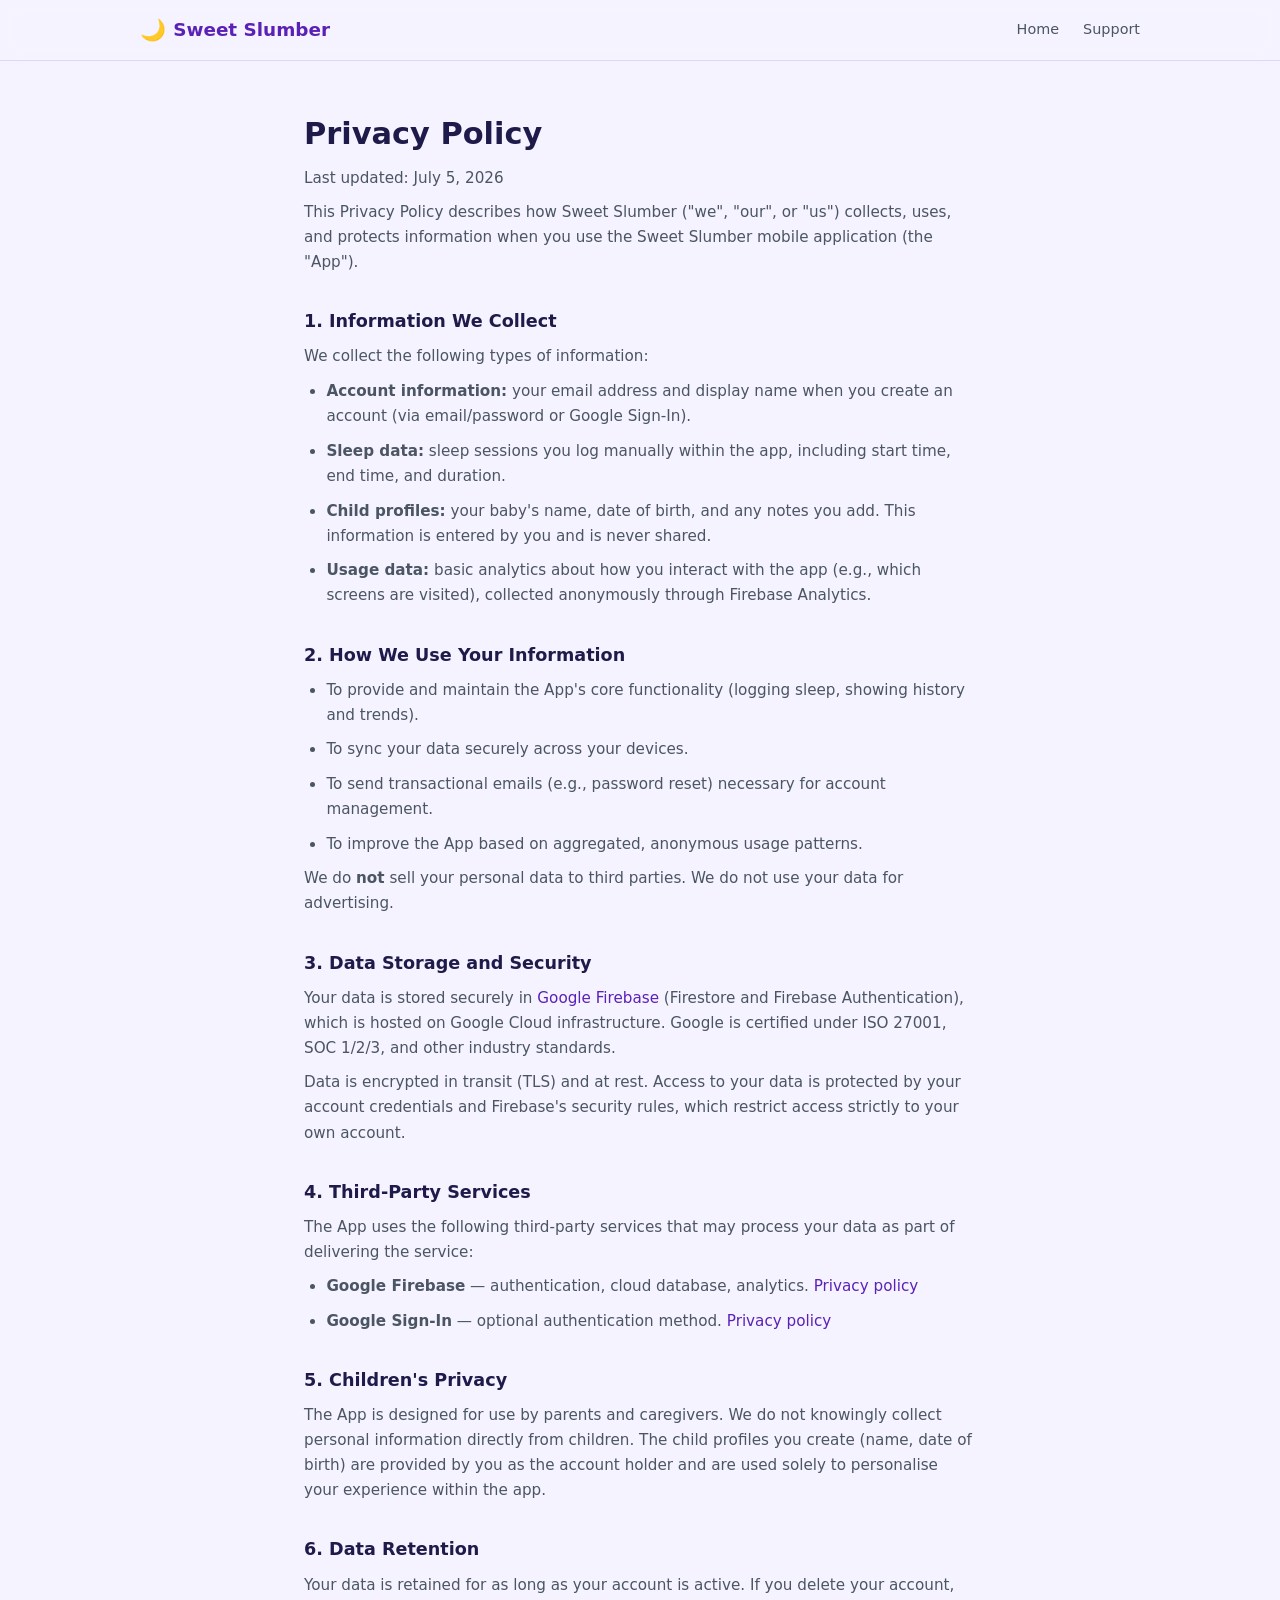
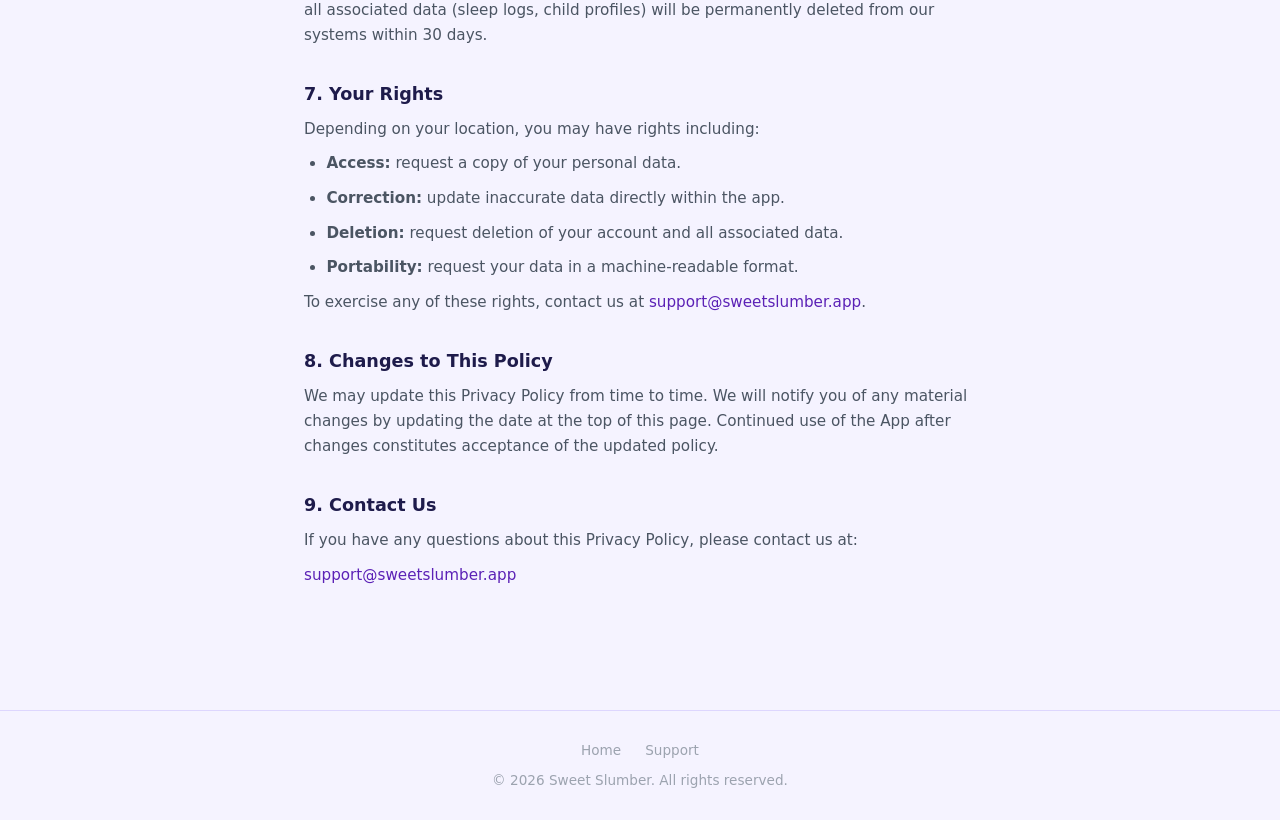
==== privacy-policy.html @ d514abf6 "Add files via upload Initial commit" ====
<!DOCTYPE html>
<html lang="en">
<head>
  <meta charset="UTF-8" />
  <meta name="viewport" content="width=device-width, initial-scale=1.0" />
  <title>Privacy Policy — Sweet Slumber</title>
  <link rel="stylesheet" href="style.css" />
  <link rel="icon" href="data:image/svg+xml,<svg xmlns='http://www.w3.org/2000/svg' viewBox='0 0 100 100'><text y='.9em' font-size='90'>🌙</text></svg>" />
</head>
<body>

  <nav>
    <div class="nav-inner">
      <div class="nav-logo"><a href="index.html" style="color:inherit;text-decoration:none;display:flex;align-items:center;gap:.45rem"><span>🌙</span> Sweet Slumber</a></div>
      <ul class="nav-links">
        <li><a href="index.html">Home</a></li>
        <li><a href="mailto:support@sweetslumber.app">Support</a></li>
      </ul>
    </div>
  </nav>

  <div class="policy-wrap">
    <h1>Privacy Policy</h1>
    <p class="policy-date">Last updated: July 5, 2026</p>

    <p>This Privacy Policy describes how Sweet Slumber ("we", "our", or "us") collects, uses, and protects information when you use the Sweet Slumber mobile application (the "App").</p>

    <h2>1. Information We Collect</h2>
    <p>We collect the following types of information:</p>
    <ul>
      <li><strong>Account information:</strong> your email address and display name when you create an account (via email/password or Google Sign-In).</li>
      <li><strong>Sleep data:</strong> sleep sessions you log manually within the app, including start time, end time, and duration.</li>
      <li><strong>Child profiles:</strong> your baby's name, date of birth, and any notes you add. This information is entered by you and is never shared.</li>
      <li><strong>Usage data:</strong> basic analytics about how you interact with the app (e.g., which screens are visited), collected anonymously through Firebase Analytics.</li>
    </ul>

    <h2>2. How We Use Your Information</h2>
    <ul>
      <li>To provide and maintain the App's core functionality (logging sleep, showing history and trends).</li>
      <li>To sync your data securely across your devices.</li>
      <li>To send transactional emails (e.g., password reset) necessary for account management.</li>
      <li>To improve the App based on aggregated, anonymous usage patterns.</li>
    </ul>
    <p>We do <strong>not</strong> sell your personal data to third parties. We do not use your data for advertising.</p>

    <h2>3. Data Storage and Security</h2>
    <p>Your data is stored securely in <a href="https://firebase.google.com" target="_blank" rel="noopener">Google Firebase</a> (Firestore and Firebase Authentication), which is hosted on Google Cloud infrastructure. Google is certified under ISO 27001, SOC 1/2/3, and other industry standards.</p>
    <p>Data is encrypted in transit (TLS) and at rest. Access to your data is protected by your account credentials and Firebase's security rules, which restrict access strictly to your own account.</p>

    <h2>4. Third-Party Services</h2>
    <p>The App uses the following third-party services that may process your data as part of delivering the service:</p>
    <ul>
      <li><strong>Google Firebase</strong> — authentication, cloud database, analytics. <a href="https://firebase.google.com/support/privacy" target="_blank" rel="noopener">Privacy policy</a></li>
      <li><strong>Google Sign-In</strong> — optional authentication method. <a href="https://policies.google.com/privacy" target="_blank" rel="noopener">Privacy policy</a></li>
    </ul>

    <h2>5. Children's Privacy</h2>
    <p>The App is designed for use by parents and caregivers. We do not knowingly collect personal information directly from children. The child profiles you create (name, date of birth) are provided by you as the account holder and are used solely to personalise your experience within the app.</p>

    <h2>6. Data Retention</h2>
    <p>Your data is retained for as long as your account is active. If you delete your account, all associated data (sleep logs, child profiles) will be permanently deleted from our systems within 30 days.</p>

    <h2>7. Your Rights</h2>
    <p>Depending on your location, you may have rights including:</p>
    <ul>
      <li><strong>Access:</strong> request a copy of your personal data.</li>
      <li><strong>Correction:</strong> update inaccurate data directly within the app.</li>
      <li><strong>Deletion:</strong> request deletion of your account and all associated data.</li>
      <li><strong>Portability:</strong> request your data in a machine-readable format.</li>
    </ul>
    <p>To exercise any of these rights, contact us at <a href="mailto:support@sweetslumber.app">support@sweetslumber.app</a>.</p>

    <h2>8. Changes to This Policy</h2>
    <p>We may update this Privacy Policy from time to time. We will notify you of any material changes by updating the date at the top of this page. Continued use of the App after changes constitutes acceptance of the updated policy.</p>

    <h2>9. Contact Us</h2>
    <p>If you have any questions about this Privacy Policy, please contact us at:</p>
    <p><a href="mailto:support@sweetslumber.app">support@sweetslumber.app</a></p>
  </div>

  <footer>
    <div class="footer-links">
      <a href="index.html">Home</a>
      <a href="mailto:support@sweetslumber.app">Support</a>
    </div>
    <div>&copy; 2026 Sweet Slumber. All rights reserved.</div>
  </footer>

</body>
</html>
---- style.css ----
:root {
  --bg: #f5f3ff;
  --primary: #5b21b6;
  --primary-light: #7c3aed;
  --accent: #ddd6fe;
  --text-dark: #1e1b4b;
  --text-body: #4b5563;
  --text-muted: #9ca3af;
  --card: #ffffff;
  --radius: 14px;
  --shadow: 0 4px 32px rgba(91, 33, 182, 0.10);
}

* { margin: 0; padding: 0; box-sizing: border-box; }

body {
  font-family: 'Segoe UI', system-ui, -apple-system, sans-serif;
  background: var(--bg);
  color: var(--text-body);
  line-height: 1.65;
}

a { color: var(--primary); text-decoration: none; }
a:hover { text-decoration: underline; }

/* NAV */
nav {
  position: sticky;
  top: 0;
  background: rgba(245, 243, 255, 0.92);
  backdrop-filter: blur(8px);
  border-bottom: 1px solid var(--accent);
  padding: 0 1.5rem;
  z-index: 100;
}
.nav-inner {
  max-width: 1000px;
  margin: 0 auto;
  height: 60px;
  display: flex;
  align-items: center;
  justify-content: space-between;
}
.nav-logo {
  font-weight: 700;
  font-size: 1.15rem;
  color: var(--primary);
  display: flex;
  align-items: center;
  gap: 0.45rem;
}
.nav-logo span { font-size: 1.3rem; }
.nav-links {
  display: flex;
  gap: 1.5rem;
  list-style: none;
  font-size: 0.9rem;
}
.nav-links a { color: var(--text-body); }
.nav-links a:hover { color: var(--primary); text-decoration: none; }

/* HERO */
.hero {
  text-align: center;
  padding: 5rem 1.5rem 4rem;
  max-width: 700px;
  margin: 0 auto;
}
.hero-badge {
  display: inline-block;
  background: var(--accent);
  color: var(--primary);
  font-size: 0.8rem;
  font-weight: 600;
  letter-spacing: 0.06em;
  padding: 0.3rem 0.9rem;
  border-radius: 100px;
  margin-bottom: 1.2rem;
  text-transform: uppercase;
}
.hero h1 {
  font-size: clamp(2rem, 5vw, 3rem);
  font-weight: 800;
  color: var(--text-dark);
  line-height: 1.2;
  margin-bottom: 1.1rem;
}
.hero h1 em {
  font-style: normal;
  color: var(--primary-light);
}
.hero p {
  font-size: 1.1rem;
  color: var(--text-body);
  margin-bottom: 2rem;
  max-width: 520px;
  margin-left: auto;
  margin-right: auto;
}
.btn {
  display: inline-flex;
  align-items: center;
  gap: 0.5rem;
  background: var(--primary);
  color: #fff;
  padding: 0.75rem 1.75rem;
  border-radius: 100px;
  font-weight: 600;
  font-size: 0.95rem;
  transition: background 0.2s, transform 0.15s;
  border: none;
  cursor: pointer;
}
.btn:hover { background: var(--primary-light); text-decoration: none; transform: translateY(-1px); }
.btn-outline {
  background: transparent;
  color: var(--primary);
  border: 2px solid var(--primary);
}
.btn-outline:hover { background: var(--accent); }

/* FEATURES */
.features {
  max-width: 1000px;
  margin: 0 auto;
  padding: 3rem 1.5rem 4rem;
}
.section-title {
  text-align: center;
  font-size: 1.6rem;
  font-weight: 700;
  color: var(--text-dark);
  margin-bottom: 0.5rem;
}
.section-subtitle {
  text-align: center;
  color: var(--text-muted);
  margin-bottom: 2.5rem;
}
.feature-grid {
  display: grid;
  grid-template-columns: repeat(auto-fit, minmax(240px, 1fr));
  gap: 1.5rem;
}
.feature-card {
  background: var(--card);
  border-radius: var(--radius);
  padding: 1.75rem;
  box-shadow: var(--shadow);
}
.feature-icon {
  font-size: 2rem;
  margin-bottom: 0.75rem;
}
.feature-card h3 {
  font-size: 1rem;
  font-weight: 700;
  color: var(--text-dark);
  margin-bottom: 0.4rem;
}
.feature-card p {
  font-size: 0.9rem;
  color: var(--text-body);
}

/* CTA */
.cta {
  background: var(--primary);
  color: #fff;
  text-align: center;
  padding: 4rem 1.5rem;
}
.cta h2 { font-size: 1.8rem; font-weight: 700; margin-bottom: 0.75rem; }
.cta p { opacity: 0.85; margin-bottom: 1.75rem; }
.cta .btn { background: #fff; color: var(--primary); }
.cta .btn:hover { background: var(--accent); }

/* FOOTER */
footer {
  text-align: center;
  padding: 1.75rem 1.5rem;
  font-size: 0.85rem;
  color: var(--text-muted);
  border-top: 1px solid var(--accent);
}
footer a { color: var(--text-muted); }
footer a:hover { color: var(--primary); }
.footer-links { display: flex; justify-content: center; gap: 1.5rem; margin-bottom: 0.5rem; flex-wrap: wrap; }

/* POLICY PAGE */
.policy-wrap {
  max-width: 720px;
  margin: 3rem auto;
  padding: 0 1.5rem 4rem;
}
.policy-wrap h1 {
  font-size: 1.9rem;
  font-weight: 800;
  color: var(--text-dark);
  margin-bottom: 0.4rem;
}
.policy-date {
  color: var(--text-muted);
  font-size: 0.875rem;
  margin-bottom: 2rem;
}
.policy-wrap h2 {
  font-size: 1.1rem;
  font-weight: 700;
  color: var(--text-dark);
  margin: 2rem 0 0.5rem;
}
.policy-wrap p, .policy-wrap li {
  font-size: 0.95rem;
  color: var(--text-body);
  margin-bottom: 0.6rem;
}
.policy-wrap ul { padding-left: 1.4rem; }
.policy-wrap a { color: var(--primary); }

/* AUTH ACTION PAGE */
.auth-wrap {
  min-height: 100vh;
  display: flex;
  align-items: center;
  justify-content: center;
  padding: 2rem 1.5rem;
}
.auth-card {
  background: var(--card);
  border-radius: var(--radius);
  box-shadow: var(--shadow);
  padding: 2.5rem;
  width: 100%;
  max-width: 420px;
  text-align: center;
}
.auth-card .auth-icon { font-size: 2.5rem; margin-bottom: 1rem; }
.auth-card h1 { font-size: 1.4rem; font-weight: 700; color: var(--text-dark); margin-bottom: 0.5rem; }
.auth-card p { font-size: 0.9rem; color: var(--text-body); margin-bottom: 1.5rem; }
.auth-input {
  width: 100%;
  padding: 0.75rem 1rem;
  border: 1.5px solid var(--accent);
  border-radius: 8px;
  font-size: 0.95rem;
  margin-bottom: 0.75rem;
  outline: none;
  transition: border-color 0.2s;
}
.auth-input:focus { border-color: var(--primary); }
.auth-card .btn { width: 100%; justify-content: center; border-radius: 8px; margin-top: 0.25rem; }
.auth-msg { margin-top: 1rem; font-size: 0.88rem; }
.auth-msg.success { color: #059669; }
.auth-msg.error { color: #dc2626; }

@media (max-width: 600px) {
  .hero { padding: 3.5rem 1.25rem 3rem; }
  .nav-links { display: none; }
}
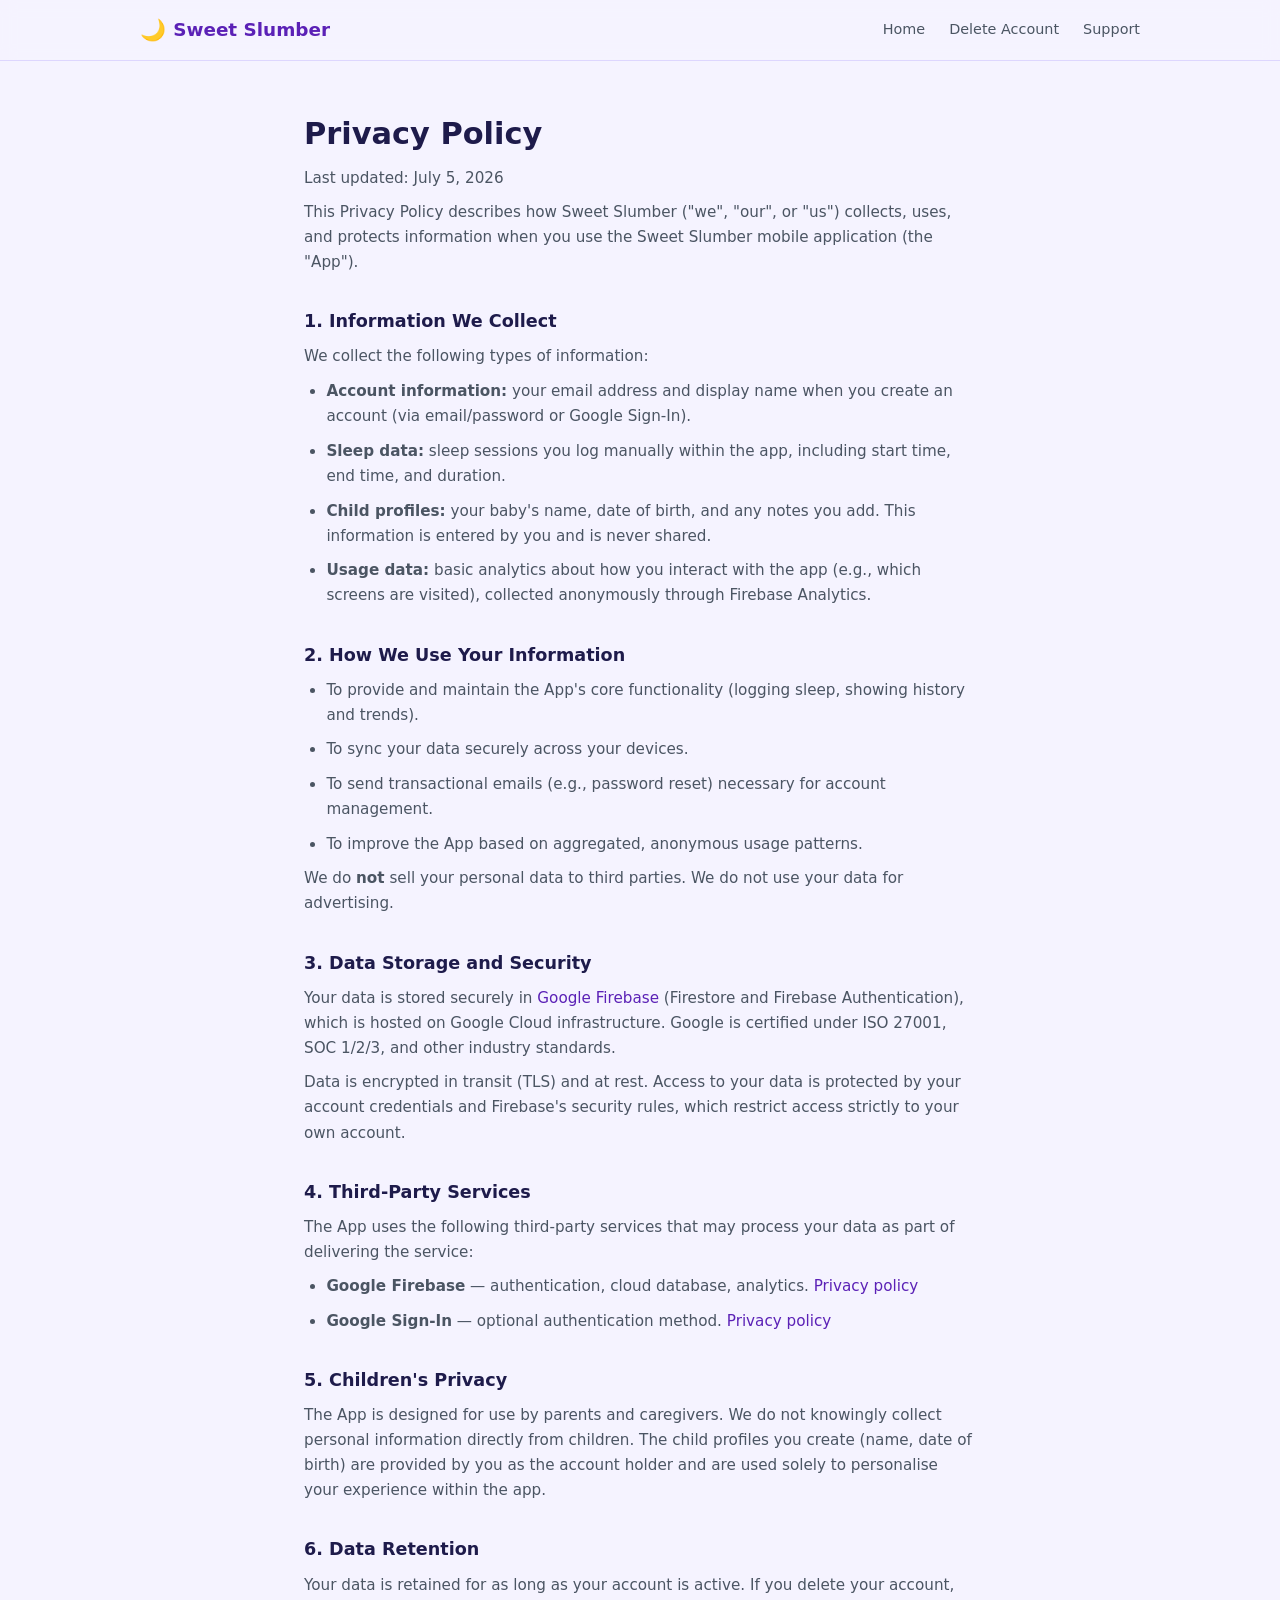
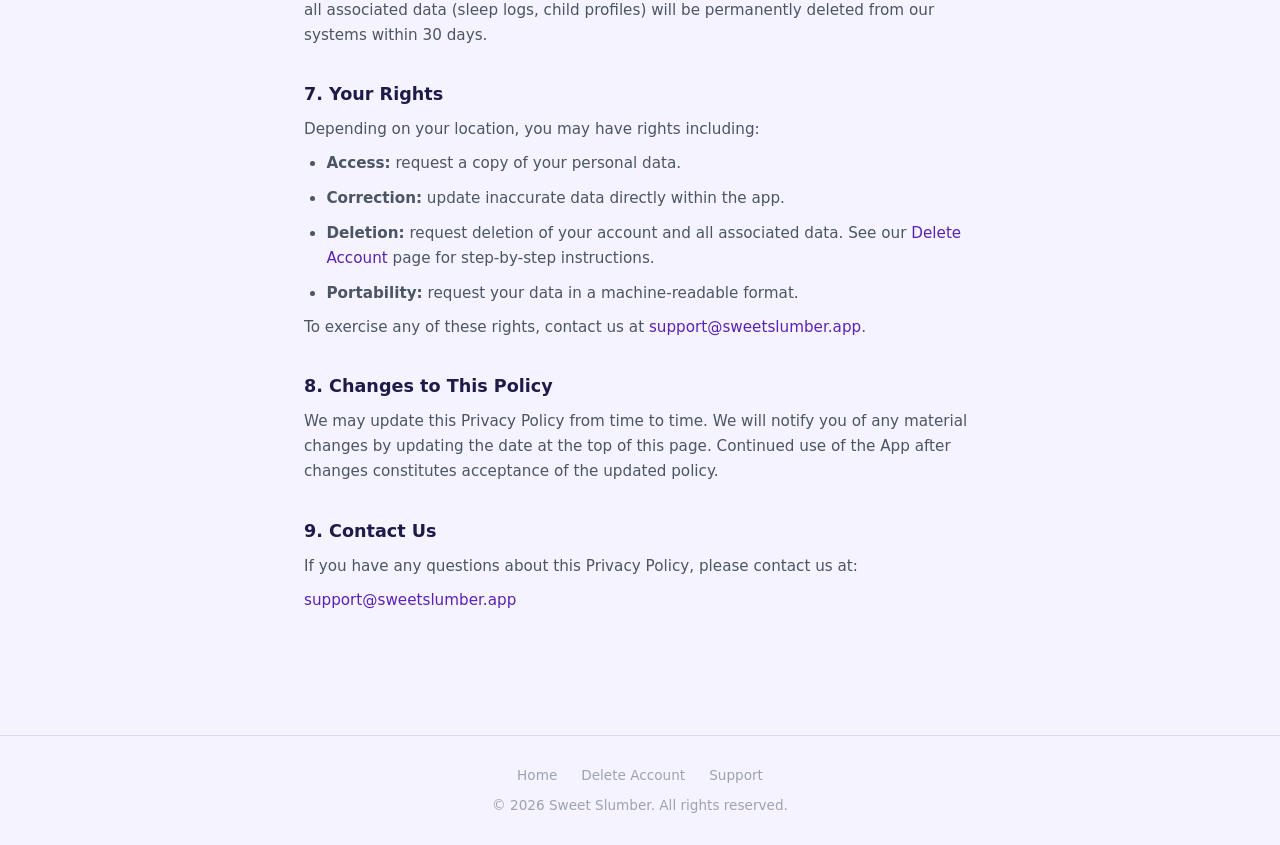
==== commit 733ba80e: "Add account deletion page Adds a dedicated delete-account.html with self-serve and email instruction" ====
--- a/privacy-policy.html
+++ b/privacy-policy.html
@@ -14,6 +14,7 @@
       <div class="nav-logo"><a href="index.html" style="color:inherit;text-decoration:none;display:flex;align-items:center;gap:.45rem"><span>🌙</span> Sweet Slumber</a></div>
       <ul class="nav-links">
         <li><a href="index.html">Home</a></li>
+        <li><a href="delete-account.html">Delete Account</a></li>
         <li><a href="mailto:support@sweetslumber.app">Support</a></li>
       </ul>
     </div>
@@ -65,7 +66,7 @@
     <ul>
       <li><strong>Access:</strong> request a copy of your personal data.</li>
       <li><strong>Correction:</strong> update inaccurate data directly within the app.</li>
-      <li><strong>Deletion:</strong> request deletion of your account and all associated data.</li>
+      <li><strong>Deletion:</strong> request deletion of your account and all associated data. See our <a href="delete-account.html">Delete Account</a> page for step-by-step instructions.</li>
       <li><strong>Portability:</strong> request your data in a machine-readable format.</li>
     </ul>
     <p>To exercise any of these rights, contact us at <a href="mailto:support@sweetslumber.app">support@sweetslumber.app</a>.</p>
@@ -81,6 +82,7 @@
   <footer>
     <div class="footer-links">
       <a href="index.html">Home</a>
+      <a href="delete-account.html">Delete Account</a>
       <a href="mailto:support@sweetslumber.app">Support</a>
     </div>
     <div>&copy; 2026 Sweet Slumber. All rights reserved.</div>
